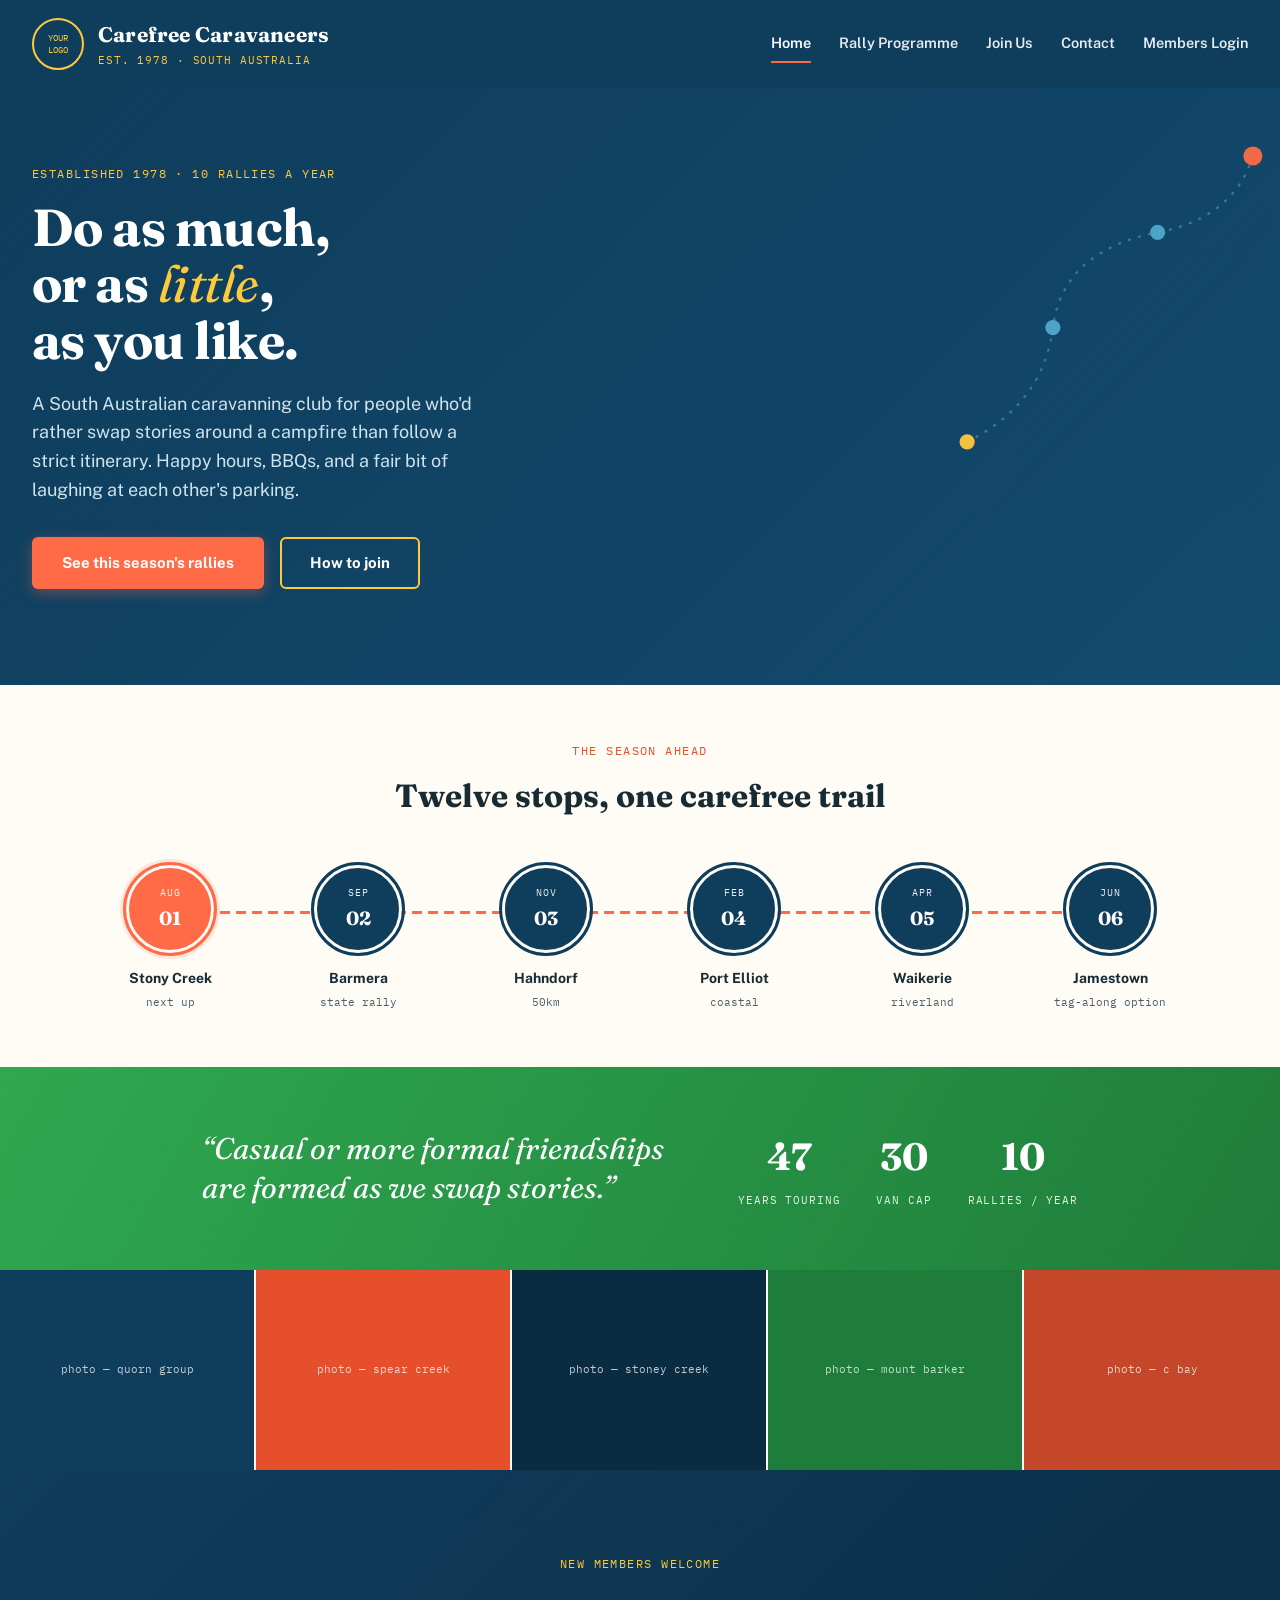
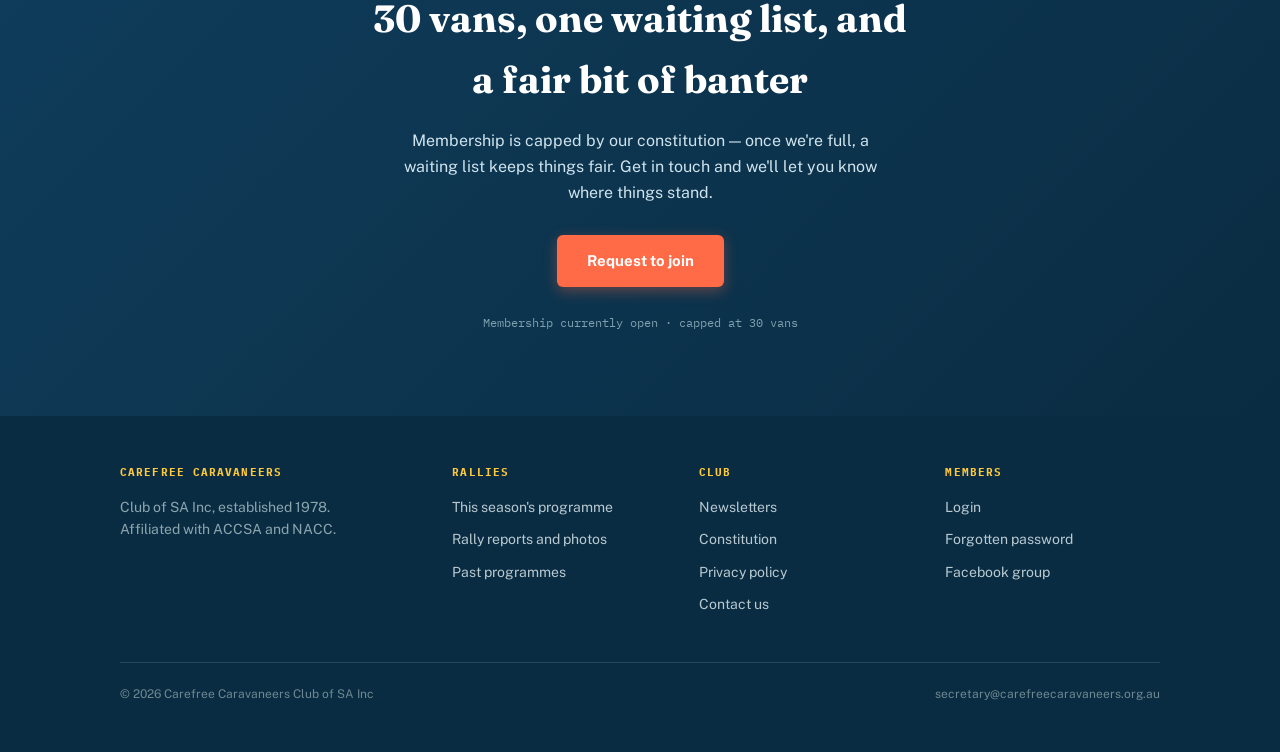
==== index.html @ a1bd467c "Add files via upload" ====
<!DOCTYPE html>
<html lang="en">
<head>
<meta charset="UTF-8">
<meta name="viewport" content="width=device-width, initial-scale=1.0">
<title>Carefree Caravaneers Club of SA Inc</title>
<link rel="stylesheet" href="styles.css">
<style>
  .hero {
    background: linear-gradient(135deg, var(--navy) 0%, #124A6E 100%);
    padding: 76px 32px 96px;
    position: relative;
    overflow: hidden;
  }
  .hero-inner { max-width: 640px; position: relative; z-index: 2; }
  .hero .label { color: var(--gold); margin-bottom: 16px; display: block; }
  .hero h1 { font-weight: 700; font-size: 52px; line-height: 1.08; color: var(--cream); letter-spacing: -0.01em; }
  .hero h1 em { font-style: italic; font-weight: 400; color: var(--gold); }
  .hero p.sub { margin-top: 22px; font-size: 18px; color: #CFE3EC; max-width: 460px; }
  .hero-ctas { margin-top: 32px; display: flex; gap: 16px; flex-wrap: wrap; }
  .route-deco { position: absolute; right: -30px; top: 30px; width: 400px; height: 400px; opacity: 0.95; z-index: 1; }

  .trail-wrap { max-width: 1060px; margin: 0 auto; position: relative; }
  .trail-line {
    position: absolute; top: 46px; left: 46px; right: 46px; height: 3px;
    background-image: linear-gradient(to right, var(--coral) 60%, transparent 0%);
    background-size: 16px 3px; background-repeat: repeat-x;
  }
  .trail-stops { display: flex; justify-content: space-between; flex-wrap: wrap; gap: 20px; position: relative; }
  .stop { display: flex; flex-direction: column; align-items: center; width: 120px; text-align: center; }
  .stop-badge {
    width: 88px; height: 88px; border-radius: 50%; background: var(--navy);
    border: 3px solid var(--bg-bright); outline: 3px solid var(--navy);
    display: flex; align-items: center; justify-content: center; flex-direction: column;
    color: var(--cream); margin-bottom: 14px; flex-shrink: 0;
  }
  .stop-badge.next { background: var(--coral); outline-color: var(--coral); box-shadow: 0 0 0 6px rgba(255,107,71,0.15); }
  .stop-badge .month { font-family: 'IBM Plex Mono', monospace; font-size: 10px; letter-spacing: 0.1em; opacity: 0.9; }
  .stop-badge .num { font-family: 'Fraunces', serif; font-weight: 700; font-size: 19px; margin-top: 2px; }
  .stop-name { font-weight: 700; font-size: 14px; }
  .stop-tag { font-family: 'IBM Plex Mono', monospace; font-size: 11px; color: var(--ink-soft); margin-top: 4px; }

  .philosophy {
    background: linear-gradient(120deg, var(--green) 0%, var(--green-deep) 100%);
    padding: 60px 32px; display: flex; gap: 56px; align-items: center; justify-content: center; flex-wrap: wrap;
  }
  .philosophy blockquote { font-family: 'Fraunces', serif; font-style: italic; font-weight: 400; font-size: 30px; color: white; max-width: 480px; line-height: 1.3; }
  .stats { display: flex; gap: 36px; flex-wrap: wrap; }
  .stat { text-align: center; }
  .stat .n { font-family: 'Fraunces', serif; font-weight: 700; font-size: 38px; color: white; }
  .stat .l { font-family: 'IBM Plex Mono', monospace; font-size: 11px; letter-spacing: 0.08em; text-transform: uppercase; color: #DFF5E4; margin-top: 4px; }

  .photo-strip { display: grid; grid-template-columns: repeat(5, 1fr); height: 200px; }
  .photo-block {
    display: flex; align-items: center; justify-content: center; color: rgba(255,255,255,0.75);
    font-family: 'IBM Plex Mono', monospace; font-size: 11px; text-align: center; padding: 8px;
    border-right: 2px solid var(--bg-bright);
  }
  .photo-block:nth-child(1) { background: var(--navy); }
  .photo-block:nth-child(2) { background: var(--coral-deep); }
  .photo-block:nth-child(3) { background: var(--navy-deep); }
  .photo-block:nth-child(4) { background: var(--green-deep); }
  .photo-block:nth-child(5) { background: #C4472A; border-right: none; }

  .join-section { background: linear-gradient(135deg, var(--navy) 0%, var(--navy-deep) 100%); padding: 84px 32px; text-align: center; }
  .join-section .label { color: var(--gold); justify-content: center; display: flex; margin-bottom: 16px; }
  .join-section h2 { color: var(--cream); font-size: 38px; font-weight: 700; max-width: 560px; margin: 0 auto; }
  .join-section p { color: #CFE3EC; max-width: 480px; margin: 18px auto 30px; font-size: 16px; }
  .cap-note { margin-top: 26px; font-family: 'IBM Plex Mono', monospace; font-size: 12px; color: #7FA0AE; }

  @media (max-width: 900px) {
    .hero h1 { font-size: 36px; }
    .route-deco { display: none; }
    .trail-line { display: none; }
    .photo-strip { grid-template-columns: repeat(2, 1fr); height: auto; }
    .photo-block { height: 130px; }
  }
</style>
</head>
<body>

<header>
  <div class="logo-mark">
    <div class="badge-placeholder">YOUR<br>LOGO</div>
    <div>
      <div class="club-name">Carefree Caravaneers</div>
      <div class="est">EST. 1978 · SOUTH AUSTRALIA</div>
    </div>
  </div>
  <nav>
    <a href="index.html" class="active">Home</a>
    <a href="rallies.html">Rally Programme</a>
    <a href="join.html">Join Us</a>
    <a href="contact.html">Contact</a>
    <a href="#">Members Login</a>
  </nav>
</header>

<section class="hero">
  <svg class="route-deco" viewBox="0 0 420 420" fill="none">
    <path d="M60 340 Q 140 300 150 220 Q 160 140 260 120 Q 340 105 360 40" stroke="#3D7A96" stroke-width="2.5" stroke-dasharray="1 10" stroke-linecap="round"/>
    <circle cx="60" cy="340" r="8" fill="#FFC93C"/>
    <circle cx="150" cy="220" r="8" fill="#4FA8CC"/>
    <circle cx="260" cy="120" r="8" fill="#4FA8CC"/>
    <circle cx="360" cy="40" r="10" fill="#FF6B47"/>
  </svg>
  <div class="hero-inner">
    <span class="label">Established 1978 · 10 rallies a year</span>
    <h1>Do as much,<br>or as <em>little</em>,<br>as you like.</h1>
    <p class="sub">A South Australian caravanning club for people who'd rather swap stories around a campfire than follow a strict itinerary. Happy hours, BBQs, and a fair bit of laughing at each other's parking.</p>
    <div class="hero-ctas">
      <a href="rallies.html" class="btn-primary">See this season's rallies</a>
      <a href="join.html" class="btn-secondary">How to join</a>
    </div>
  </div>
</section>

<section class="section-bright">
  <div class="section-heading">
    <span class="label">The season ahead</span>
    <h2>Twelve stops, one carefree trail</h2>
  </div>
  <div class="trail-wrap">
    <div class="trail-line"></div>
    <div class="trail-stops">
      <div class="stop">
        <div class="stop-badge next"><span class="month">AUG</span><span class="num">01</span></div>
        <div class="stop-name">Stony Creek</div>
        <div class="stop-tag">next up</div>
      </div>
      <div class="stop">
        <div class="stop-badge"><span class="month">SEP</span><span class="num">02</span></div>
        <div class="stop-name">Barmera</div>
        <div class="stop-tag">state rally</div>
      </div>
      <div class="stop">
        <div class="stop-badge"><span class="month">NOV</span><span class="num">03</span></div>
        <div class="stop-name">Hahndorf</div>
        <div class="stop-tag">50km</div>
      </div>
      <div class="stop">
        <div class="stop-badge"><span class="month">FEB</span><span class="num">04</span></div>
        <div class="stop-name">Port Elliot</div>
        <div class="stop-tag">coastal</div>
      </div>
      <div class="stop">
        <div class="stop-badge"><span class="month">APR</span><span class="num">05</span></div>
        <div class="stop-name">Waikerie</div>
        <div class="stop-tag">riverland</div>
      </div>
      <div class="stop">
        <div class="stop-badge"><span class="month">JUN</span><span class="num">06</span></div>
        <div class="stop-name">Jamestown</div>
        <div class="stop-tag">tag-along option</div>
      </div>
    </div>
  </div>
</section>

<section class="philosophy" style="padding:0;">
  <div style="display:flex; gap:56px; align-items:center; justify-content:center; flex-wrap:wrap; padding:60px 32px;">
    <blockquote>&ldquo;Casual or more formal friendships are formed as we swap stories.&rdquo;</blockquote>
    <div class="stats">
      <div class="stat"><div class="n">47</div><div class="l">years touring</div></div>
      <div class="stat"><div class="n">30</div><div class="l">van cap</div></div>
      <div class="stat"><div class="n">10</div><div class="l">rallies / year</div></div>
    </div>
  </div>
</section>

<div class="photo-strip">
  <div class="photo-block">photo — quorn group</div>
  <div class="photo-block">photo — spear creek</div>
  <div class="photo-block">photo — stoney creek</div>
  <div class="photo-block">photo — mount barker</div>
  <div class="photo-block">photo — c bay</div>
</div>

<section class="join-section">
  <span class="label">New members welcome</span>
  <h2>30 vans, one waiting list, and a fair bit of banter</h2>
  <p>Membership is capped by our constitution — once we're full, a waiting list keeps things fair. Get in touch and we'll let you know where things stand.</p>
  <a href="join.html" class="btn-primary">Request to join</a>
  <div class="cap-note">Membership currently open · capped at 30 vans</div>
</section>

<footer>
  <div class="footer-grid">
    <div class="footer-col">
      <h4>Carefree Caravaneers</h4>
      <p>Club of SA Inc, established 1978. Affiliated with ACCSA and NACC.</p>
    </div>
    <div class="footer-col">
      <h4>Rallies</h4>
      <a href="rallies.html">This season's programme</a>
      <a href="#">Rally reports and photos</a>
      <a href="#">Past programmes</a>
    </div>
    <div class="footer-col">
      <h4>Club</h4>
      <a href="#">Newsletters</a>
      <a href="#">Constitution</a>
      <a href="#">Privacy policy</a>
      <a href="contact.html">Contact us</a>
    </div>
    <div class="footer-col">
      <h4>Members</h4>
      <a href="#">Login</a>
      <a href="#">Forgotten password</a>
      <a href="#">Facebook group</a>
    </div>
  </div>
  <div class="footer-bottom">
    <span>© 2026 Carefree Caravaneers Club of SA Inc</span>
    <span>secretary@carefreecaravaneers.org.au</span>
  </div>
</footer>

</body>
</html>
---- styles.css ----
/* ============================================================
   Carefree Caravaneers Club of SA Inc - Site Stylesheet
   Design direction: "Touring Badge" - vintage enamel travel-badge
   aesthetic, brightened up for visual impact and to appeal to
   newer/younger members, while staying legible for an older
   membership (larger type, strong contrast).
   ============================================================ */

@import url('https://fonts.googleapis.com/css2?family=Fraunces:opsz,wght@9..144,400;9..144,600;9..144,700;9..144,900&family=Public+Sans:wght@400;500;600;700&family=IBM+Plex+Mono:wght@500&display=swap');

:root {
  /* Brightened palette - v2 */
  --navy: #0F3D5C;         /* anchor colour - header, footer, dark sections */
  --navy-deep: #0A2C42;
  --coral: #FF6B47;        /* primary accent / CTA - was muted rust, now vivid */
  --coral-deep: #E64F2B;
  --gold: #FFC93C;         /* secondary accent / highlights - was muted gold */
  --green: #2FA84F;        /* tertiary accent - was muted eucalyptus, now vivid */
  --green-deep: #1F7D3B;
  --bg-bright: #FFFBF5;    /* was parchment F3ECDC - now brighter warm white */
  --cream: #FFFFFF;
  --ink: #182B33;
  --ink-soft: #4A5F68;
  --border-soft: #E7DFD0;
}

* { box-sizing: border-box; margin: 0; padding: 0; }

body {
  font-family: 'Public Sans', sans-serif;
  background: var(--bg-bright);
  color: var(--ink);
  line-height: 1.6;
  font-size: 16px;
}

.label {
  font-family: 'IBM Plex Mono', monospace;
  font-size: 12px;
  letter-spacing: 0.12em;
  text-transform: uppercase;
}

h1, h2, h3 { font-family: 'Fraunces', serif; }

a { color: inherit; }

.container { max-width: 1100px; margin: 0 auto; padding: 0 24px; }

/* ===== HEADER / NAV ===== */
header {
  background: var(--navy);
  padding: 18px 32px;
  display: flex;
  align-items: center;
  justify-content: space-between;
  flex-wrap: wrap;
  gap: 16px;
}
.logo-mark { display: flex; align-items: center; gap: 14px; }
.badge-placeholder {
  width: 52px; height: 52px; border-radius: 50%;
  border: 2.5px solid var(--gold);
  display: flex; align-items: center; justify-content: center;
  font-family: 'IBM Plex Mono', monospace; font-size: 9px;
  color: var(--gold); text-align: center; line-height: 1.3; flex-shrink: 0;
}
.logo-mark .club-name {
  font-family: 'Fraunces', serif; font-weight: 700; font-size: 21px;
  color: var(--cream); letter-spacing: 0.01em;
}
.logo-mark .est { font-family: 'IBM Plex Mono', monospace; font-size: 11px; color: var(--gold); letter-spacing: 0.08em; }

nav { display: flex; gap: 28px; flex-wrap: wrap; }
nav a { color: var(--cream); text-decoration: none; font-size: 14.5px; font-weight: 600; opacity: 0.9; padding: 6px 0; border-bottom: 2px solid transparent; }
nav a:hover, nav a.active { opacity: 1; border-bottom-color: var(--coral); }

/* ===== BUTTONS ===== */
.btn-primary {
  background: var(--coral); color: white; border: none;
  padding: 14px 30px; border-radius: 6px; font-weight: 700; font-size: 15px;
  text-decoration: none; display: inline-block; box-shadow: 0 4px 14px rgba(255,107,71,0.35);
}
.btn-primary:hover { background: var(--coral-deep); }
.btn-secondary {
  border: 2px solid var(--gold); color: var(--cream);
  padding: 12px 28px; border-radius: 6px; font-weight: 700; font-size: 15px;
  text-decoration: none; display: inline-block; background: transparent;
}
.btn-secondary.on-light { border-color: var(--navy); color: var(--navy); }

/* ===== PAGE HERO (sub-pages) ===== */
.page-hero {
  background: var(--navy);
  padding: 56px 32px;
  text-align: center;
}
.page-hero .label { color: var(--gold); justify-content: center; display: flex; margin-bottom: 12px; }
.page-hero h1 { color: var(--cream); font-size: 40px; font-weight: 700; }
.page-hero p { color: #BFD6E0; max-width: 560px; margin: 14px auto 0; font-size: 17px; }

/* ===== SECTIONS ===== */
section { padding: 56px 32px; }
.section-light { background: var(--cream); }
.section-bright { background: var(--bg-bright); }

.section-heading { text-align: center; max-width: 620px; margin: 0 auto 44px; }
.section-heading .label { color: var(--coral-deep); justify-content: center; display: flex; }
.section-heading h2 { font-size: 32px; font-weight: 700; margin-top: 10px; color: var(--ink); }

/* ===== CARDS ===== */
.card-grid { display: grid; grid-template-columns: repeat(auto-fit, minmax(220px, 1fr)); gap: 20px; max-width: 1040px; margin: 0 auto; }
.card {
  background: var(--cream); border: 2px solid var(--border-soft); border-radius: 10px;
  padding: 22px; transition: transform 0.15s, border-color 0.15s;
}
.card:hover { border-color: var(--gold); transform: translateY(-2px); }
.card .badge-num {
  width: 44px; height: 44px; border-radius: 50%; background: var(--navy); color: var(--gold);
  display: flex; align-items: center; justify-content: center; font-family: 'Fraunces', serif; font-weight: 700;
  margin-bottom: 12px;
}
.card h3 { font-size: 18px; margin-bottom: 6px; }
.card .meta { font-family: 'IBM Plex Mono', monospace; font-size: 12px; color: var(--ink-soft); }

/* ===== TABLE (rally programme) ===== */
table.programme { width: 100%; border-collapse: collapse; max-width: 1040px; margin: 0 auto; background: var(--cream); }
table.programme th {
  background: var(--navy); color: var(--cream); text-align: left; padding: 12px 14px;
  font-family: 'IBM Plex Mono', monospace; font-size: 12px; letter-spacing: 0.06em; text-transform: uppercase;
}
table.programme td { padding: 12px 14px; border-bottom: 1px solid var(--border-soft); font-size: 15px; }
table.programme tr:nth-child(even) td { background: #FFF6EA; }
table.programme tr.next-up td { background: #FFEDE6; border-left: 4px solid var(--coral); font-weight: 700; }

/* ===== FOOTER ===== */
footer { background: var(--navy-deep); padding: 48px 32px; color: #B8C9D0; }
.footer-grid { max-width: 1040px; margin: 0 auto; display: grid; grid-template-columns: 1.4fr 1fr 1fr 1fr; gap: 32px; }
.footer-col h4 { font-family: 'IBM Plex Mono', monospace; font-size: 11px; letter-spacing: 0.1em; text-transform: uppercase; color: var(--gold); margin-bottom: 14px; }
.footer-col a { display: block; color: #B8C9D0; text-decoration: none; font-size: 14px; margin-bottom: 10px; }
.footer-col p { font-size: 14px; color: #8CA6AE; max-width: 260px; }
.footer-bottom { max-width: 1040px; margin: 36px auto 0; padding-top: 22px; border-top: 1px solid #24485A; font-size: 12px; color: #6E8891; display: flex; justify-content: space-between; flex-wrap: wrap; gap: 8px; }

@media (max-width: 800px) {
  nav { display: none; }
  .page-hero h1 { font-size: 30px; }
  .footer-grid { grid-template-columns: 1fr 1fr; }
}
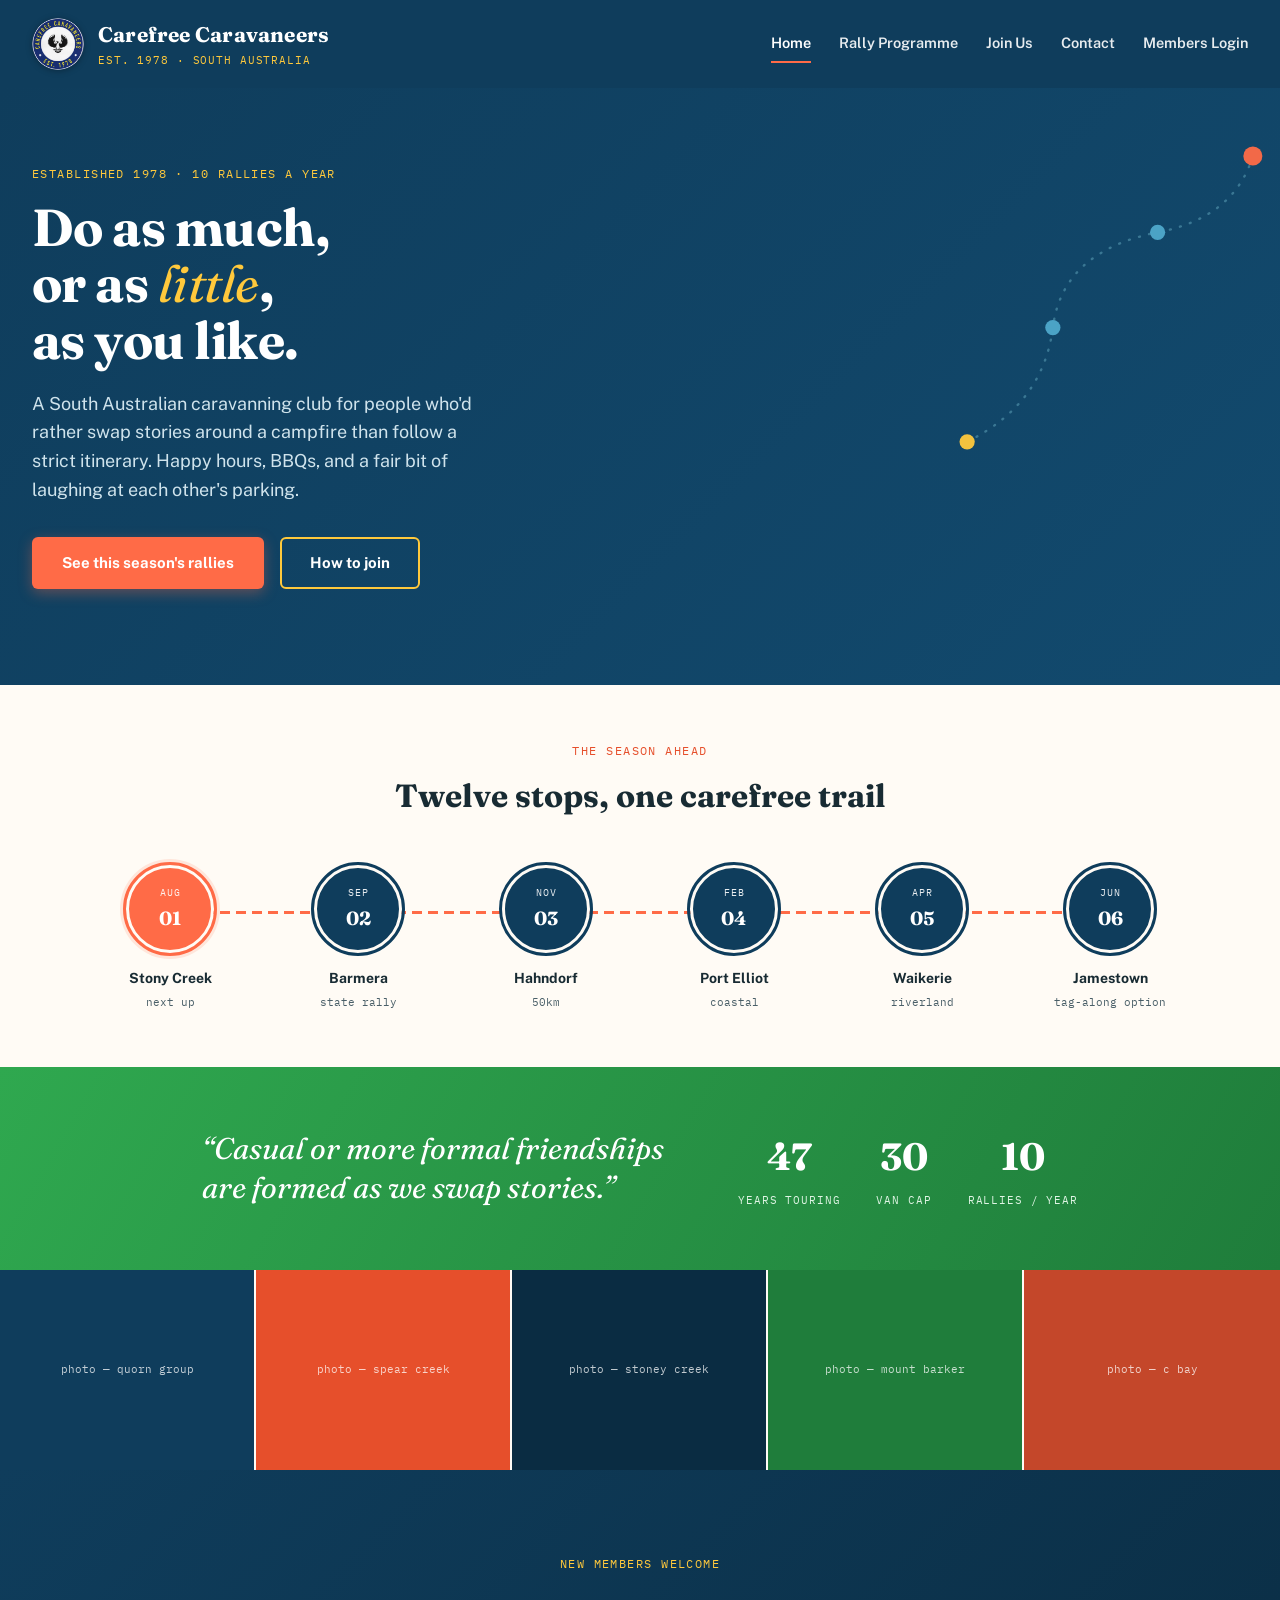
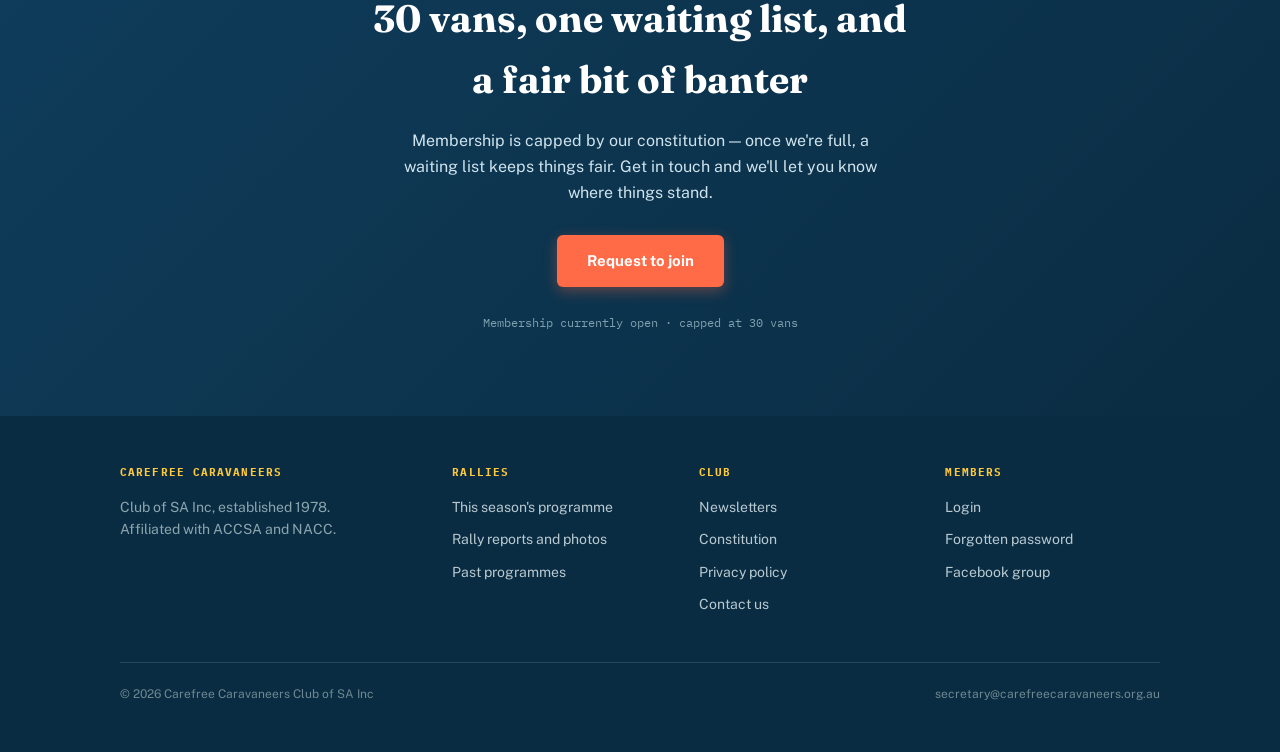
==== commit 4468220f: "Add files via upload" ====
--- a/index.html
+++ b/index.html
@@ -4,6 +4,7 @@
 <meta charset="UTF-8">
 <meta name="viewport" content="width=device-width, initial-scale=1.0">
 <title>Carefree Caravaneers Club of SA Inc</title>
+<link rel="icon" type="image/png" href="images/favicon.png">
 <link rel="stylesheet" href="styles.css">
 <style>
   .hero {
@@ -81,7 +82,7 @@
 
 <header>
   <div class="logo-mark">
-    <div class="badge-placeholder">YOUR<br>LOGO</div>
+    <img src="images/club-logo.png" alt="Carefree Caravaneers Club logo" class="site-logo">
     <div>
       <div class="club-name">Carefree Caravaneers</div>
       <div class="est">EST. 1978 · SOUTH AUSTRALIA</div>
--- a/styles.css
+++ b/styles.css
@@ -58,12 +58,9 @@
   gap: 16px;
 }
 .logo-mark { display: flex; align-items: center; gap: 14px; }
-.badge-placeholder {
-  width: 52px; height: 52px; border-radius: 50%;
-  border: 2.5px solid var(--gold);
-  display: flex; align-items: center; justify-content: center;
-  font-family: 'IBM Plex Mono', monospace; font-size: 9px;
-  color: var(--gold); text-align: center; line-height: 1.3; flex-shrink: 0;
+.site-logo {
+  width: 52px; height: 52px; border-radius: 50%; flex-shrink: 0;
+  filter: drop-shadow(0 1px 3px rgba(0,0,0,0.3));
 }
 .logo-mark .club-name {
   font-family: 'Fraunces', serif; font-weight: 700; font-size: 21px;
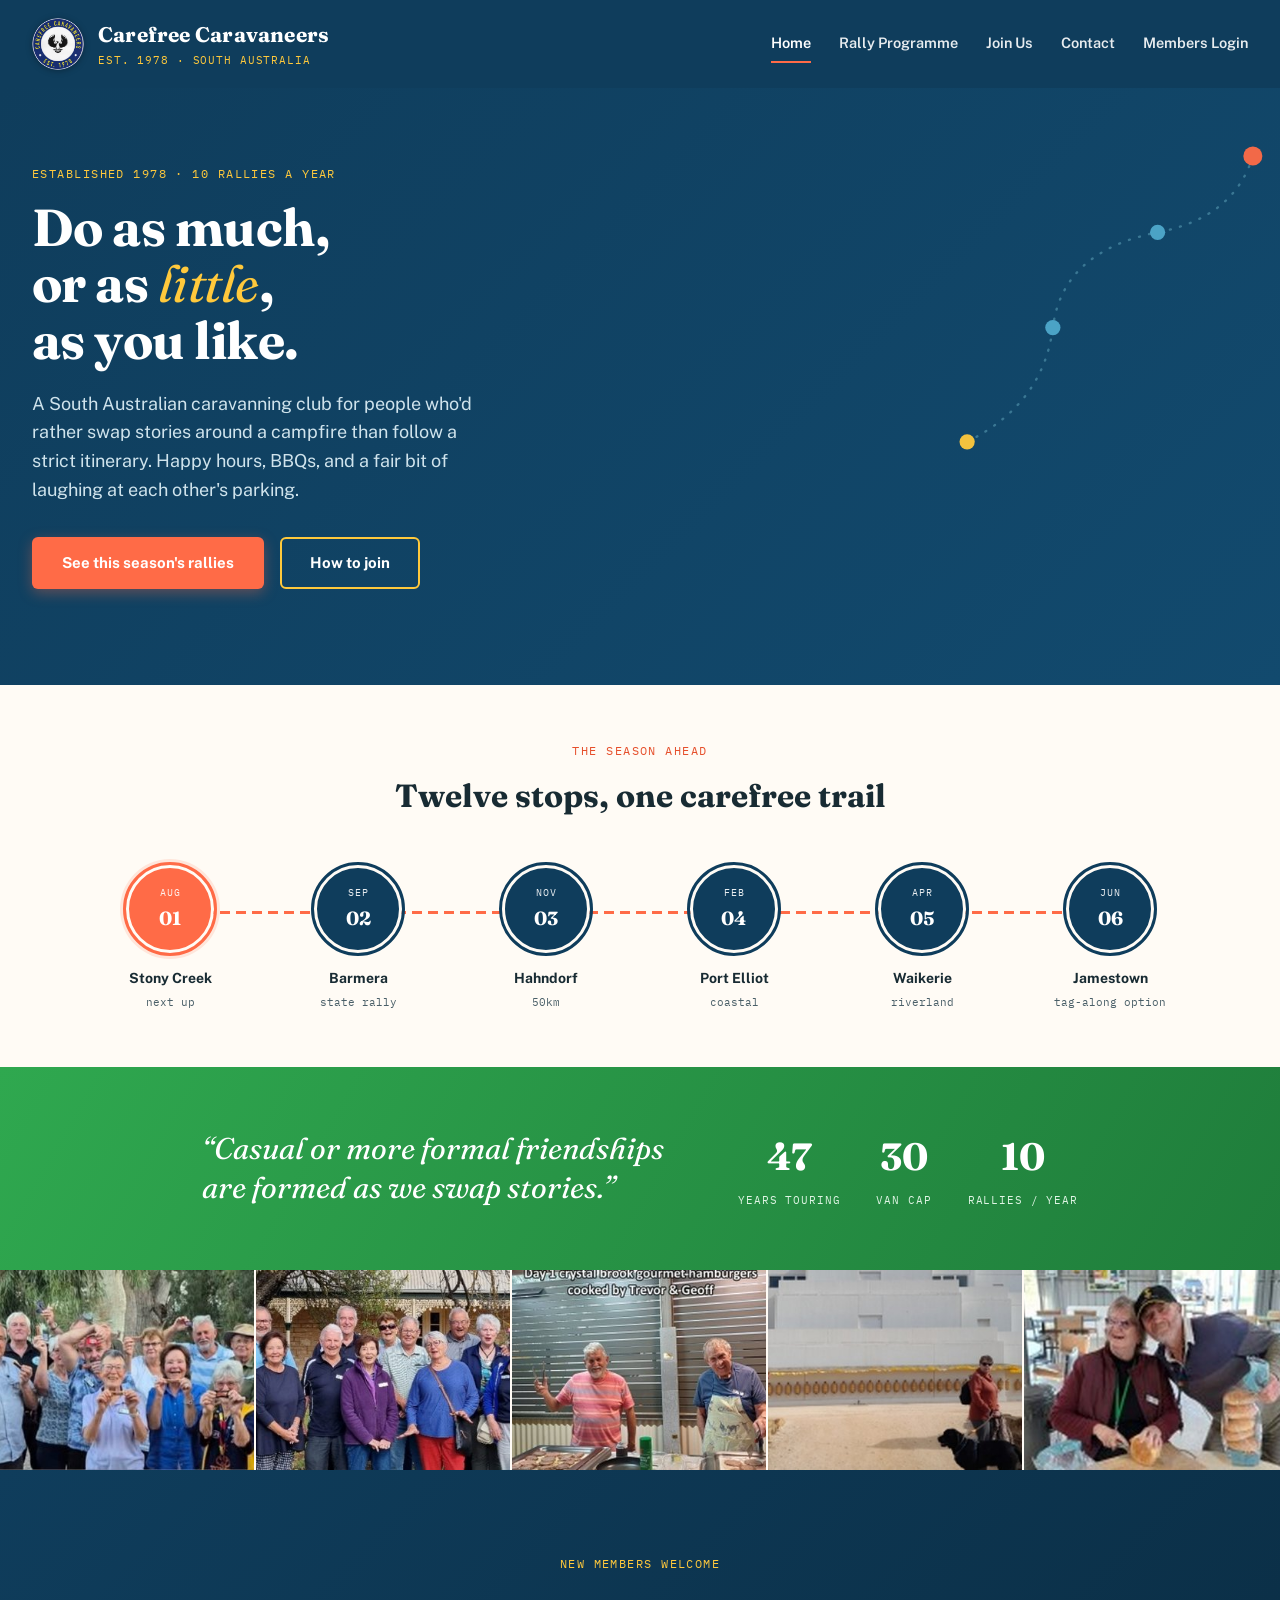
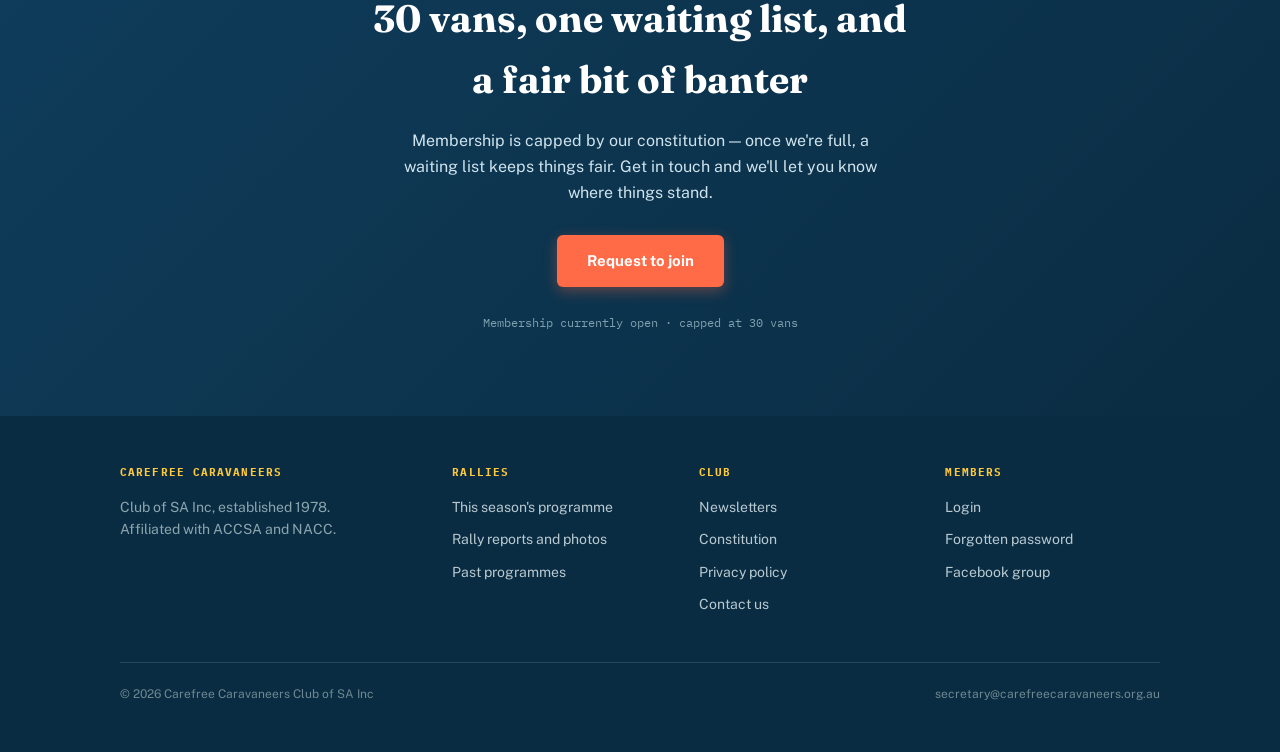
==== commit 739e5055: "Add files via upload" ====
--- a/index.html
+++ b/index.html
@@ -53,15 +53,10 @@
 
   .photo-strip { display: grid; grid-template-columns: repeat(5, 1fr); height: 200px; }
   .photo-block {
-    display: flex; align-items: center; justify-content: center; color: rgba(255,255,255,0.75);
-    font-family: 'IBM Plex Mono', monospace; font-size: 11px; text-align: center; padding: 8px;
+    width: 100%; height: 100%; object-fit: cover; display: block;
     border-right: 2px solid var(--bg-bright);
   }
-  .photo-block:nth-child(1) { background: var(--navy); }
-  .photo-block:nth-child(2) { background: var(--coral-deep); }
-  .photo-block:nth-child(3) { background: var(--navy-deep); }
-  .photo-block:nth-child(4) { background: var(--green-deep); }
-  .photo-block:nth-child(5) { background: #C4472A; border-right: none; }
+  .photo-block:last-child { border-right: none; }
 
   .join-section { background: linear-gradient(135deg, var(--navy) 0%, var(--navy-deep) 100%); padding: 84px 32px; text-align: center; }
   .join-section .label { color: var(--gold); justify-content: center; display: flex; margin-bottom: 16px; }
@@ -170,11 +165,11 @@
 </section>
 
 <div class="photo-strip">
-  <div class="photo-block">photo — quorn group</div>
-  <div class="photo-block">photo — spear creek</div>
-  <div class="photo-block">photo — stoney creek</div>
-  <div class="photo-block">photo — mount barker</div>
-  <div class="photo-block">photo — c bay</div>
+  <img src="images/photo1.jpg" alt="Crystal Brook rally group, April 2026" class="photo-block">
+  <img src="images/photo2.jpg" alt="Clayton Bay rally group, May 2025" class="photo-block">
+  <img src="images/photo3.jpg" alt="Trevor and Geoff cooking gourmet hamburgers, Crystal Brook" class="photo-block">
+  <img src="images/photo4.jpg" alt="Visiting the Great Stupa, Bendigo rally" class="photo-block">
+  <img src="images/photo5.jpg" alt="Camp kitchen catch-up" class="photo-block">
 </div>
 
 <section class="join-section">
